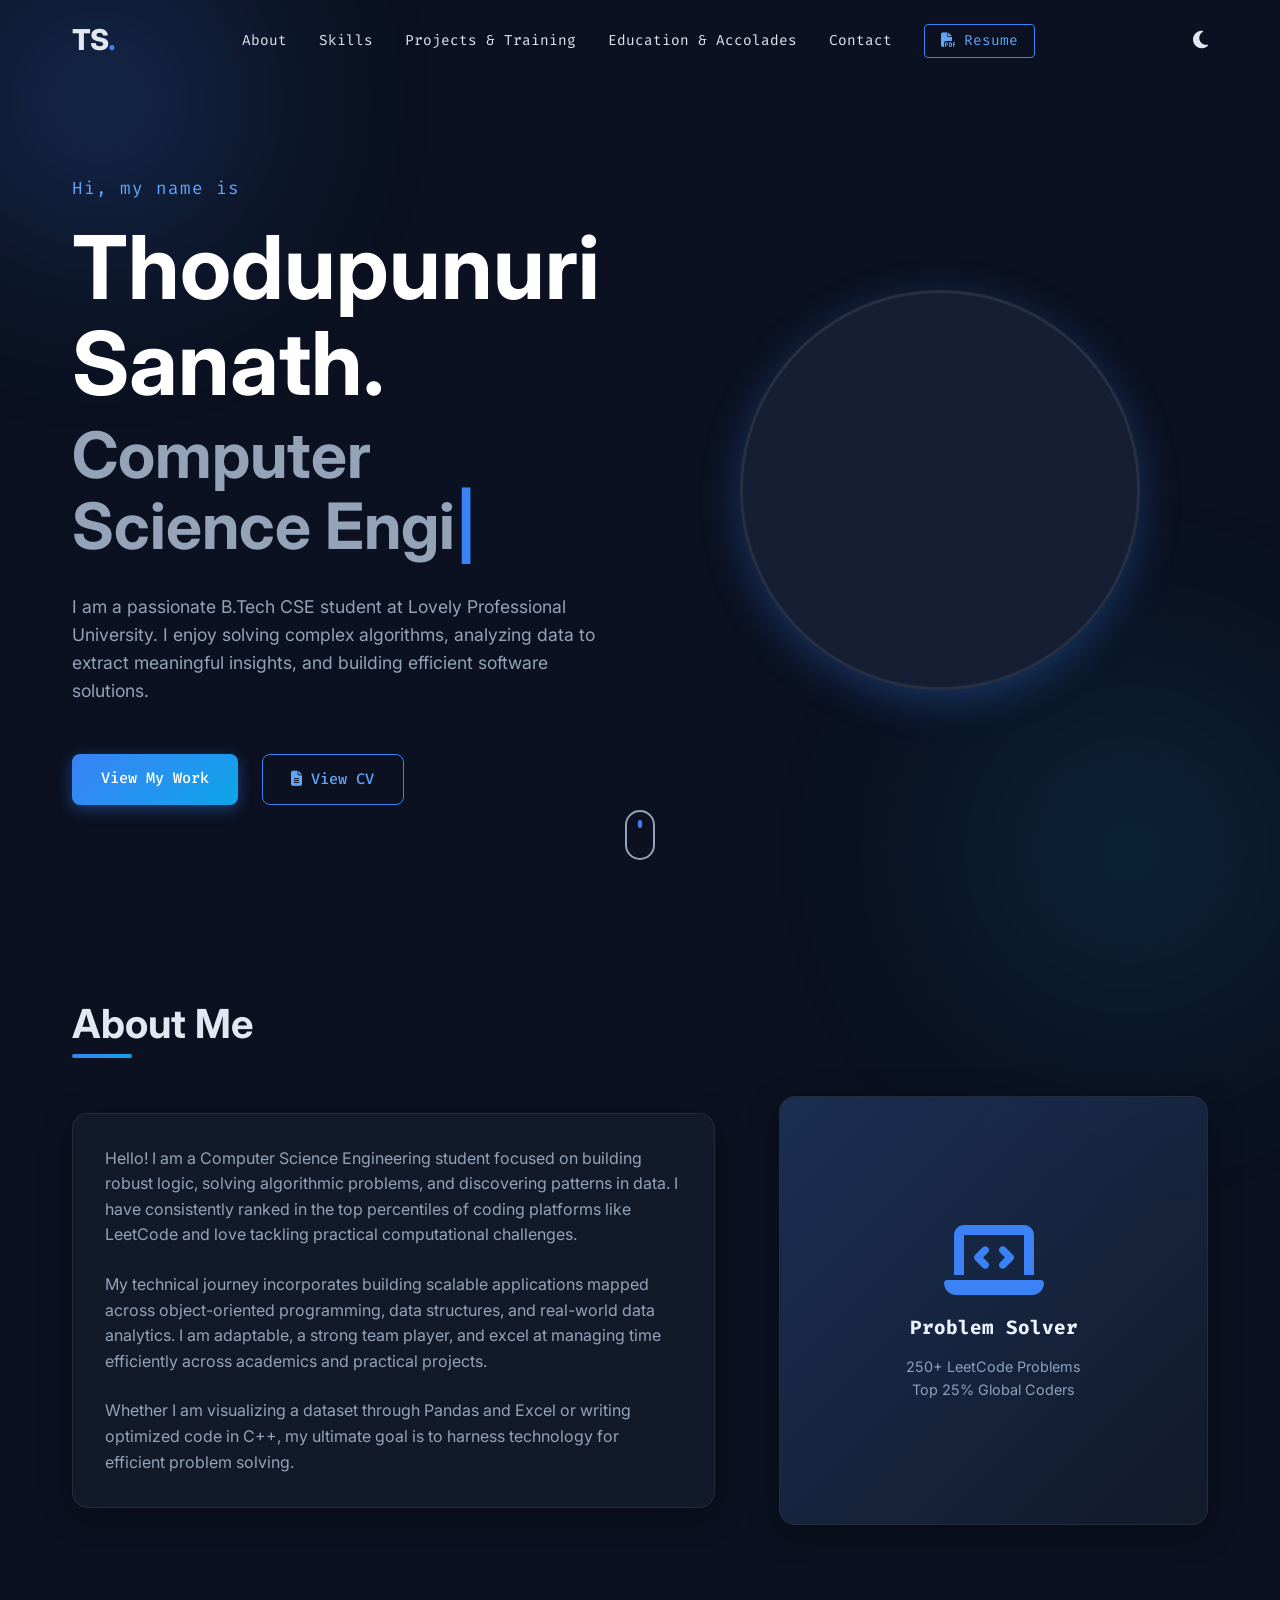
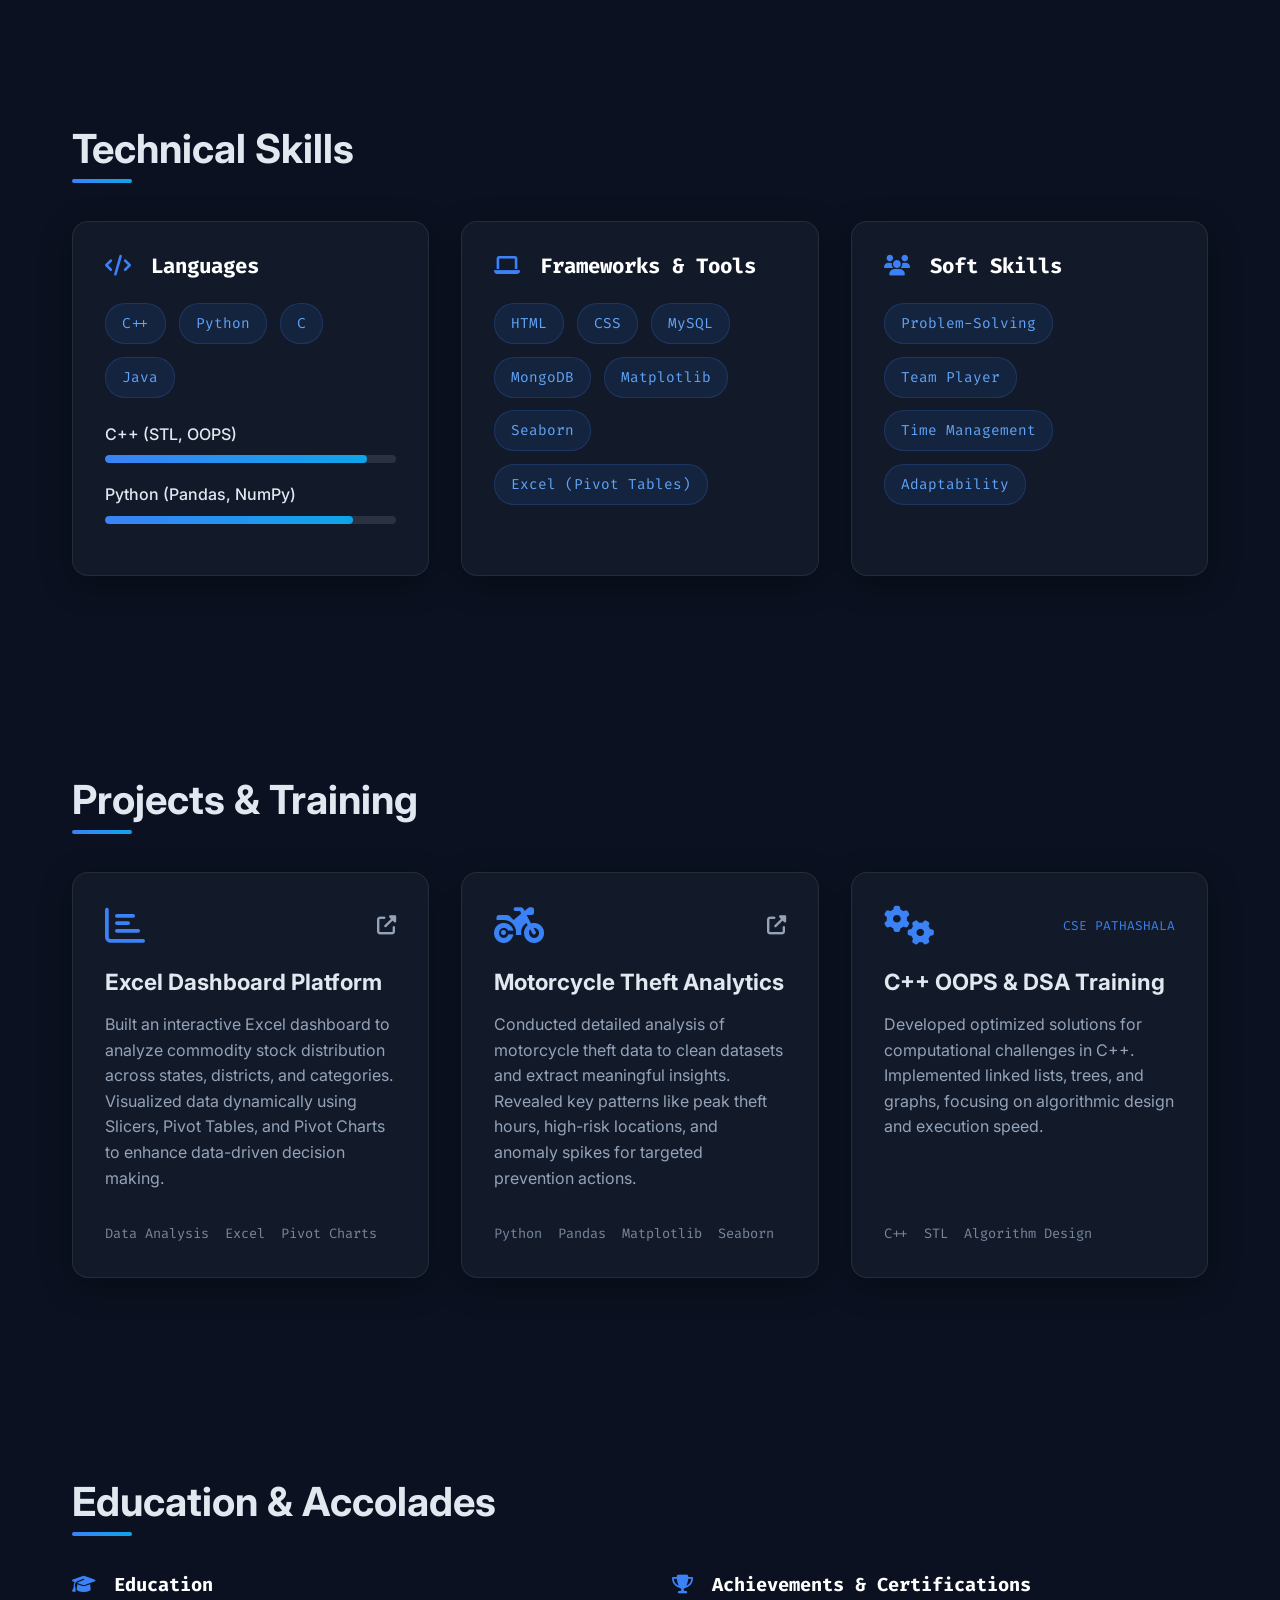
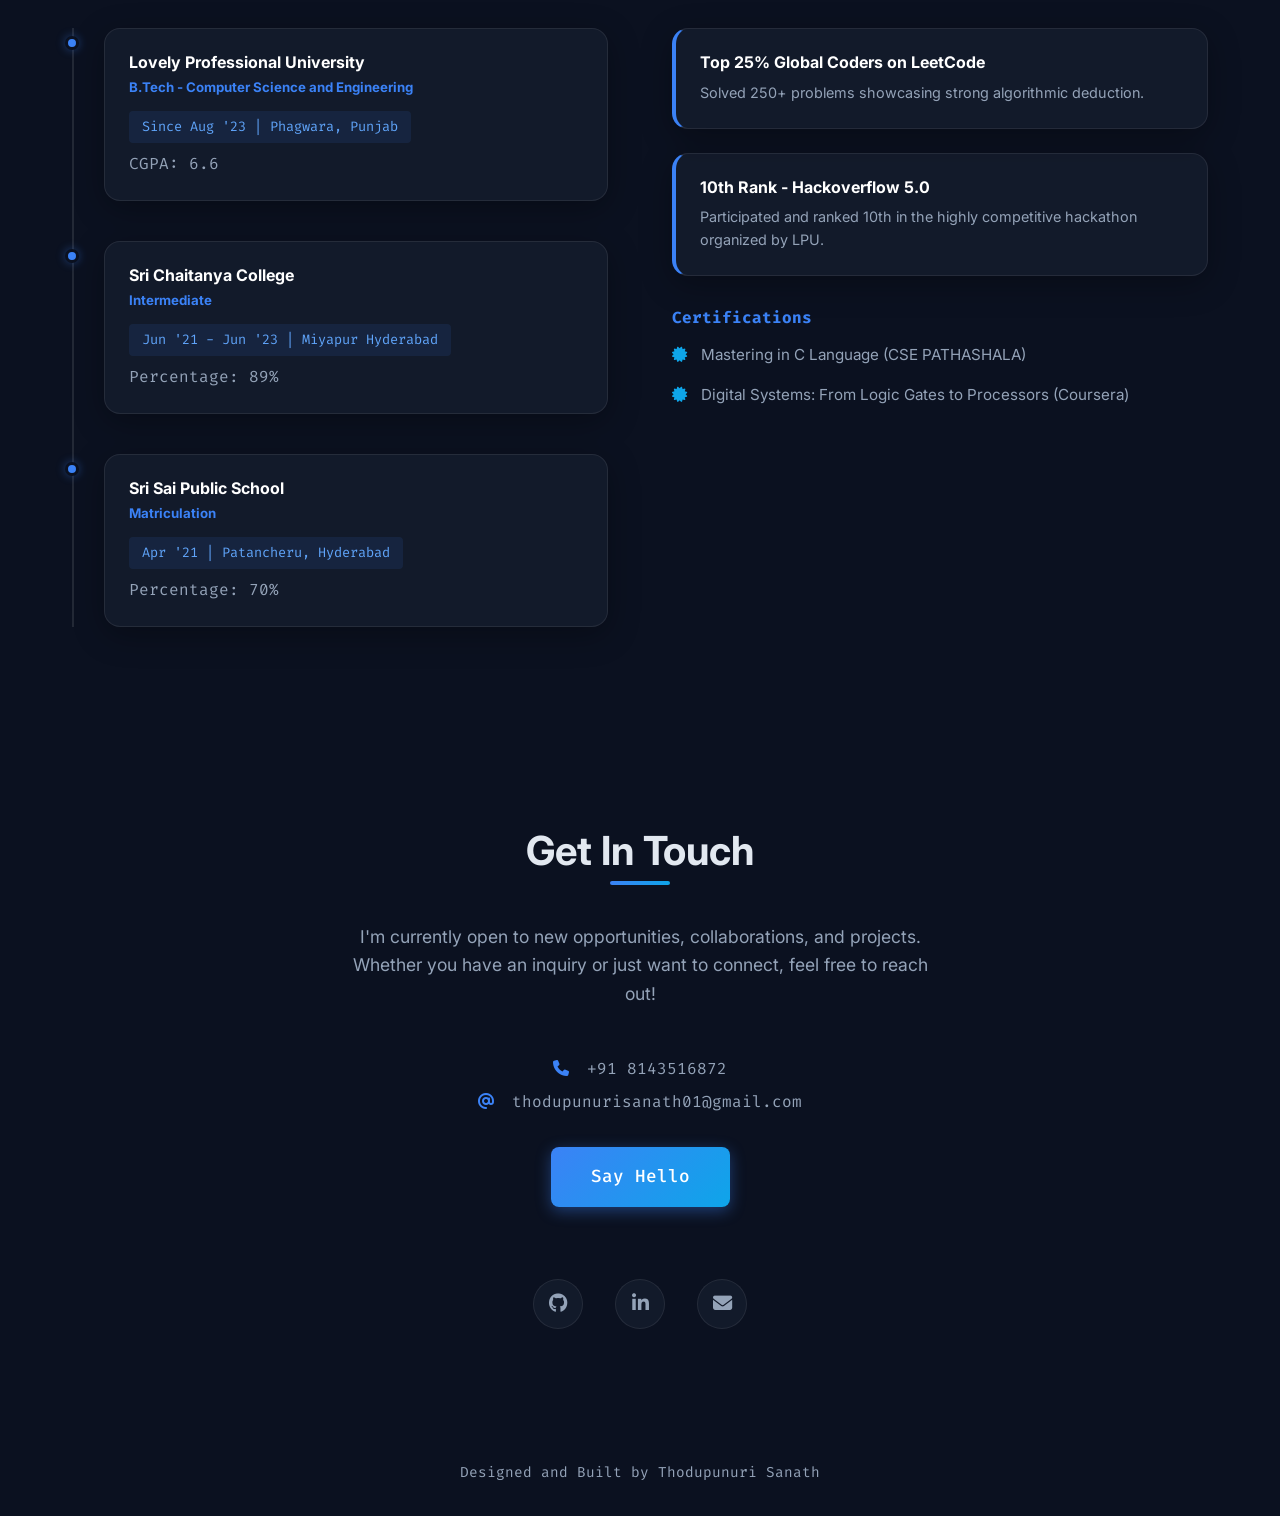
==== index.html @ 6f46e397 "Add files via upload" ====
<!DOCTYPE html>
<html lang="en" class="scroll-smooth">

<head>
    <meta charset="UTF-8">
    <meta name="viewport" content="width=device-width, initial-scale=1.0">
    <meta name="description" content="Portfolio of Thodupunuri Sanath - Computer Science Engineering Student.">
    <title>Thodupunuri Sanath | Portfolio</title>
    <!-- Modern Typography: Inter -->
    <link rel="preconnect" href="https://fonts.googleapis.com">
    <link rel="preconnect" href="https://fonts.gstatic.com" crossorigin>
    <link
        href="https://fonts.googleapis.com/css2?family=Inter:wght@300;400;500;600;700;800&family=Fira+Code:wght@400;500&display=swap"
        rel="stylesheet">
    <!-- FontAwesome for Icons -->
    <link rel="stylesheet" href="https://cdnjs.cloudflare.com/ajax/libs/font-awesome/6.4.0/css/all.min.css">
    <link rel="stylesheet" href="style.css">
</head>

<body>
    <!-- Gradient Background Elements -->
    <div class="bg-gradient-orb orb-1"></div>
    <div class="bg-gradient-orb orb-2"></div>

    <!-- Navigation -->
    <nav id="navbar">
        <div class="container nav-container">
            <a href="#hero" class="logo">TS<span class="highlight">.</span></a>
            <ul class="nav-links">
                <li><a href="#about">About</a></li>
                <li><a href="#skills">Skills</a></li>
                <li><a href="#projects">Projects & Training</a></li>
                <li><a href="#education">Education & Accolades</a></li>
                <li><a href="#contact">Contact</a></li>
                <li><a href="resume.html" target="_blank" class="nav-cv-btn"><i class="fas fa-file-pdf"></i>
                        Resume</a></li>
            </ul>
            <div class="nav-actions" style="display: flex; align-items: center;">
                <div id="theme-toggle" class="theme-toggle" aria-label="Toggle Dark/Light Mode">
                    <i class="fas fa-moon"></i>
                </div>
                <div class="hamburger">
                    <i class="fas fa-bars"></i>
                </div>
            </div>
        </div>
    </nav>

    <!-- Hero Section -->
    <section id="hero" class="hero fade-in-section">
        <div class="container hero-content-wrapper">
            <div class="hero-text-content">
                <p class="greeting">Hi, my name is</p>
                <h1 class="name">Thodupunuri Sanath.</h1>
                <h2 class="title" id="typewriter">Computer Science Engineering Student</h2>
                <p class="hero-description">
                    I am a passionate B.Tech CSE student at Lovely Professional University. I enjoy solving complex
                    algorithms, analyzing data to extract meaningful insights, and building efficient software solutions.
                </p>
                <div class="hero-cta">
                    <a href="#projects" class="btn btn-primary">View My Work</a>
                    <a href="resume.html" target="_blank" class="btn btn-outline">
                        <i class="fas fa-file-alt"></i> View CV
                    </a>
                </div>
            </div>
            <div class="hero-image-wrapper">
                <img src="file:///C:/Users/thodu/.gemini/antigravity/brain/f53583d7-76ce-4182-97fd-9fca0cbf79f6/profile_pic_with_tie_1774418901086.png" alt="Profile Photo" class="hero-profile-img">
            </div>
        </div>
        <div class="scroll-indicator">
            <a href="#about">
                <div class="mouse">
                    <div class="wheel"></div>
                </div>
            </a>
        </div>
    </section>

    <!-- About Section -->
    <section id="about" class="about section fade-in-section">
        <div class="container">
            <h2 class="section-title">About Me</h2>
            <div class="about-grid">
                <div class="about-text glass-card">
                    <p>
                        Hello! I am a Computer Science Engineering student focused on building robust logic, solving
                        algorithmic problems, and discovering patterns in data. I have consistently ranked in the top
                        percentiles of coding platforms like LeetCode and love tackling practical computational
                        challenges.
                    </p>
                    <p>
                        My technical journey incorporates building scalable applications mapped across object-oriented
                        programming, data structures, and real-world data analytics. I am adaptable, a strong team
                        player, and excel at managing time efficiently across academics and practical projects.
                    </p>
                    <p>
                        Whether I am visualizing a dataset through Pandas and Excel or writing optimized code in C++, my
                        ultimate goal is to harness technology for efficient problem solving.
                    </p>
                </div>
                <div class="about-image-wrapper">
                    <div class="about-image glass-card"
                        style="padding: 2rem; display: flex; flex-direction: column; text-align: center; justify-content: center; gap: 1rem;">
                        <i class="fa-solid fa-laptop-code" style="font-size: 5rem; color: var(--primary);"></i>
                        <h3 style="font-family: var(--font-mono); font-size: 1.2rem; color: #fff;">Problem Solver</h3>
                        <p style="color: var(--text-muted); font-size: 0.9rem;">250+ LeetCode Problems<br>Top 25% Global
                            Coders</p>
                    </div>
                </div>
            </div>
        </div>
    </section>

    <!-- Skills Section -->
    <section id="skills" class="skills section fade-in-section">
        <div class="container">
            <h2 class="section-title">Technical Skills</h2>
            <div class="skills-grid">
                <!-- Languages -->
                <div class="skill-category glass-card">
                    <h3><i class="fas fa-code highlight-icon"></i> Languages</h3>
                    <div class="skill-tags">
                        <span class="tag">C++</span>
                        <span class="tag">Python</span>
                        <span class="tag">C</span>
                        <span class="tag">Java</span>
                    </div>
                    <ul class="skill-list" style="margin-top: 1.5rem;">
                        <li>
                            <span class="skill-name">C++ (STL, OOPS)</span>
                            <div class="skill-bar">
                                <div class="skill-progress" style="width: 90%;"></div>
                            </div>
                        </li>
                        <li>
                            <span class="skill-name">Python (Pandas, NumPy)</span>
                            <div class="skill-bar">
                                <div class="skill-progress" style="width: 85%;"></div>
                            </div>
                        </li>
                    </ul>
                </div>

                <!-- Web & Tools -->
                <div class="skill-category glass-card">
                    <h3><i class="fas fa-laptop highlight-icon"></i> Frameworks & Tools</h3>
                    <div class="skill-tags">
                        <span class="tag">HTML</span>
                        <span class="tag">CSS</span>
                        <span class="tag">MySQL</span>
                        <span class="tag">MongoDB</span>
                        <span class="tag">Matplotlib</span>
                        <span class="tag">Seaborn</span>
                        <span class="tag">Excel (Pivot Tables)</span>
                    </div>
                </div>

                <!-- Soft Skills -->
                <div class="skill-category glass-card">
                    <h3><i class="fas fa-users highlight-icon"></i> Soft Skills</h3>
                    <div class="skill-tags">
                        <span class="tag">Problem-Solving</span>
                        <span class="tag">Team Player</span>
                        <span class="tag">Time Management</span>
                        <span class="tag">Adaptability</span>
                    </div>
                </div>
            </div>
        </div>
    </section>

    <!-- Projects Section -->
    <section id="projects" class="projects section fade-in-section">
        <div class="container">
            <h2 class="section-title">Projects & Training</h2>
            <div class="projects-grid">

                <!-- Project 1 -->
                <div class="project-card glass-card">
                    <div class="project-content">
                        <div class="project-header">
                            <i class="far fa-chart-bar project-folder"></i>
                            <div class="project-links">
                                <a href="https://www.linkedin.com/posts/thodupunuri-sanath_datavisualization-commodityanalysis-datascience-activity-7318322315325227008-XM_D?utm_source=share&utm_medium=member_desktop&rcm=ACoAAEUcsIEB22AzoGZ6Ao_ZqMDMQ-JoBlMZMWk" aria-label="Link"><i class="fas fa-external-link-alt"></i></a>
                            </div>
                        </div>
                        <h3 class="project-title">Excel Dashboard Platform</h3>
                        <p class="project-description">
                            Built an interactive Excel dashboard to analyze commodity stock distribution across states,
                            districts, and categories. Visualized data dynamically using Slicers, Pivot Tables, and
                            Pivot Charts to enhance data-driven decision making.
                        </p>
                        <ul class="project-tech-list">
                            <li>Data Analysis</li>
                            <li>Excel</li>
                            <li>Pivot Charts</li>
                        </ul>
                    </div>
                </div>

                <!-- Project 2 -->
                <div class="project-card glass-card">
                    <div class="project-content">
                        <div class="project-header">
                            <i class="fas fa-motorcycle project-folder"></i>
                            <div class="project-links">
                                <a href="https://github.com/t-sanath/motorcycle-theft-python-project" aria-label="Link"><i class="fas fa-external-link-alt"></i></a>
                            </div>
                        </div>
                        <h3 class="project-title">Motorcycle Theft Analytics</h3>
                        <p class="project-description">
                            Conducted detailed analysis of motorcycle theft data to clean datasets and extract
                            meaningful insights. Revealed key patterns like peak theft hours, high-risk locations, and
                            anomaly spikes for targeted prevention actions.
                        </p>
                        <ul class="project-tech-list">
                            <li>Python</li>
                            <li>Pandas</li>
                            <li>Matplotlib</li>
                            <li>Seaborn</li>
                        </ul>
                    </div>
                </div>

                <!-- Project 3 / Training -->
                <div class="project-card glass-card">
                    <div class="project-content">
                        <div class="project-header">
                            <i class="fas fa-cogs project-folder"></i>
                            <div class="project-links">
                                <span
                                    style="font-family: var(--font-mono); font-size: 0.8rem; color: var(--primary);">CSE
                                    PATHASHALA</span>
                            </div>
                        </div>
                        <h3 class="project-title">C++ OOPS & DSA Training</h3>
                        <p class="project-description">
                            Developed optimized solutions for computational challenges in C++. Implemented linked lists,
                            trees, and graphs, focusing on algorithmic design and execution speed.
                        </p>
                        <ul class="project-tech-list">
                            <li>C++</li>
                            <li>STL</li>
                            <li>Algorithm Design</li>
                        </ul>
                    </div>
                </div>

            </div>
        </div>
    </section>

    <!-- Education Section -->
    <section id="education" class="education section fade-in-section">
        <div class="container">
            <h2 class="section-title">Education & Accolades</h2>
            <div class="education-grid">

                <div class="edu-column">
                    <h3 style="margin-bottom: 2rem; color: #fff; font-family: var(--font-mono);"><i
                            class="fas fa-graduation-cap highlight-icon"></i> Education</h3>
                    <div class="timeline">
                        <div class="timeline-item">
                            <div class="timeline-dot"></div>
                            <div class="timeline-content glass-card" style="padding: 1.5rem;">
                                <h4>Lovely Professional University</h4>
                                <h5 class="highlight">B.Tech - Computer Science and Engineering</h5>
                                <p class="timeline-date">Since Aug '23 | Phagwara, Punjab</p>
                                <p style="color: var(--text-muted); margin-top: 0.5rem; font-family: var(--font-mono);">
                                    CGPA: 6.6</p>
                            </div>
                        </div>
                        <div class="timeline-item">
                            <div class="timeline-dot"></div>
                            <div class="timeline-content glass-card" style="padding: 1.5rem;">
                                <h4>Sri Chaitanya College</h4>
                                <h5 class="highlight">Intermediate</h5>
                                <p class="timeline-date">Jun '21 - Jun '23 | Miyapur Hyderabad</p>
                                <p style="color: var(--text-muted); margin-top: 0.5rem; font-family: var(--font-mono);">
                                    Percentage: 89%</p>
                            </div>
                        </div>
                        <div class="timeline-item">
                            <div class="timeline-dot"></div>
                            <div class="timeline-content glass-card" style="padding: 1.5rem;">
                                <h4>Sri Sai Public School</h4>
                                <h5 class="highlight">Matriculation</h5>
                                <p class="timeline-date">Apr '21 | Patancheru, Hyderabad</p>
                                <p style="color: var(--text-muted); margin-top: 0.5rem; font-family: var(--font-mono);">
                                    Percentage: 70%</p>
                            </div>
                        </div>
                    </div>
                </div>

                <div class="edu-column">
                    <h3 style="margin-bottom: 2rem; color: #fff; font-family: var(--font-mono);"><i
                            class="fas fa-trophy highlight-icon"></i> Achievements & Certifications</h3>
                    <div class="achievements-list">
                        <div class="achievement-card glass-card" style="padding: 1.5rem; margin-bottom: 1.5rem;">
                            <h4 style="color: #fff; margin-bottom: 0.5rem;">Top 25% Global Coders on LeetCode</h4>
                            <p style="color: var(--text-muted); font-size: 0.9rem;">Solved 250+ problems showcasing
                                strong algorithmic deduction.</p>
                        </div>
                        <div class="achievement-card glass-card" style="padding: 1.5rem; margin-bottom: 1.5rem;">
                            <h4 style="color: #fff; margin-bottom: 0.5rem;">10th Rank - Hackoverflow 5.0</h4>
                            <p style="color: var(--text-muted); font-size: 0.9rem;">Participated and ranked 10th in the
                                highly competitive hackathon organized by LPU.</p>
                        </div>

                        <h4 style="margin: 2rem 0 1rem 0; color: var(--primary); font-family: var(--font-mono);">
                            Certifications</h4>
                        <ul
                            style="color: var(--text-muted); font-size: 0.95rem; list-style-type: none; padding-left: 0;">
                            <li style="margin-bottom: 1rem;">
                                <a href="https://drive.google.com/file/d/1HVHIggVheyub9jrOo0hluUNwmhvVhGTf/view?usp=sharing" target="_blank" style="color: inherit; text-decoration: none;" onmouseover="this.style.color='var(--primary)'" onmouseout="this.style.color='inherit'">
                                    <i class="fas fa-certificate" style="margin-right: 10px; color: var(--secondary);"></i> Mastering in C Language (CSE PATHASHALA)
                                </a>
                            </li>
                            <li>
                                <a href="https://drive.google.com/file/d/1kjLvL3tCIL8FxqFXmC9Vaisq6qxbFPPF/view?usp=sharing" target="_blank" style="color: inherit; text-decoration: none;" onmouseover="this.style.color='var(--primary)'" onmouseout="this.style.color='inherit'">
                                    <i class="fas fa-certificate" style="margin-right: 10px; color: var(--secondary);"></i> Digital Systems: From Logic Gates to Processors (Coursera)
                                </a>
                            </li>
                        </ul>
                    </div>
                </div>

            </div>
        </div>
    </section>

    <!-- Contact Section -->
    <section id="contact" class="contact section fade-in-section">
        <div class="container text-center">
            <h2 class="section-title center-title">Get In Touch</h2>
            <p class="contact-text">
                I'm currently open to new opportunities, collaborations, and projects.
                Whether you have an inquiry or just want to connect, feel free to reach out!
            </p>
            <div
                style="margin-bottom: 2rem; display: flex; flex-direction: column; gap: 0.5rem; color: var(--text-muted); font-family: var(--font-mono);">
                <p><i class="fas fa-phone highlight-icon"></i> +91 8143516872</p>
                <p><i class="fas fa-at highlight-icon"></i> thodupunurisanath01@gmail.com</p>
            </div>
            <a href="mailto:thodupunurisanath01@gmail.com" class="btn btn-primary contact-btn">Say Hello</a>

            <div class="social-links">
                <a href="https://github.com/t-sanath" target="_blank" aria-label="GitHub" class="social-icon"><i
                        class="fab fa-github"></i></a>
                <a href="https://www.linkedin.com/in/thodupunuri-sanath/" target="_blank" aria-label="LinkedIn"
                    class="social-icon"><i class="fab fa-linkedin-in"></i></a>
                <a href="mailto:thodupunurisanath01@gmail.com" aria-label="Email" class="social-icon"><i
                        class="fas fa-envelope"></i></a>
            </div>
        </div>
    </section>

    <!-- Footer -->
    <footer>
        <div class="container">
            <p>Designed and Built by Thodupunuri Sanath</p>
        </div>
    </footer>

    <script src="script.js"></script>
</body>

</html>
---- style.css ----
/* ==========================================================================
   CSS Variables & Theming
   ========================================================================== */
:root {
    /* Color Palette */
    --bg-color: #0b1120;
    /* Deep dark blue */
    --bg-color-light: #151e32;
    --text-main: #e2e8f0;
    /* Soft white */
    --text-muted: #94a3b8;

    /* Highlights - Vibrant Blue */
    --primary: #3b82f6;
    --primary-light: #60a5fa;
    --primary-glow: rgba(59, 130, 246, 0.4);
    --secondary: #0ea5e9;

    /* Glassmorphism */
    --glass-bg: rgba(30, 41, 59, 0.4);
    --glass-border: rgba(255, 255, 255, 0.08);
    --glass-shadow: 0 8px 32px 0 rgba(0, 0, 0, 0.3);

    /* Typography */
    --font-sans: 'Inter', -apple-system, BlinkMacSystemFont, "Segoe UI", Roboto, Helvetica, Arial, sans-serif;
    --font-mono: 'Fira Code', Consolas, Monaco, monospace;

    /* Transitions */
    --transition-fast: 0.2s ease-in-out;
    --transition-normal: 0.3s cubic-bezier(0.4, 0, 0.2, 1);
    --transition-slow: 0.5s cubic-bezier(0.4, 0, 0.2, 1);
}

/* Light Mode Variables Override */
body.light-mode {
    --bg-color: #f8fafc;
    /* Light off-white */
    --bg-color-light: #ffffff;
    --text-main: #0f172a;
    /* Dark text */
    --text-muted: #475569;

    --primary: #2563eb;
    --primary-light: #3b82f6;
    --primary-glow: rgba(37, 99, 235, 0.2);
    --secondary: #0284c7;

    --glass-bg: rgba(255, 255, 255, 0.7);
    --glass-border: rgba(0, 0, 0, 0.08);
    --glass-shadow: 0 8px 32px 0 rgba(0, 0, 0, 0.1);
}

.theme-toggle {
    margin-left: 2rem;
    font-size: 1.25rem;
    cursor: pointer;
    color: var(--text-main);
    transition: var(--transition-fast);
}

.theme-toggle:hover {
    color: var(--primary);
    transform: rotate(-15deg);
}

body.light-mode h1,
body.light-mode h2,
body.light-mode h3,
body.light-mode h4,
body.light-mode .name,
body.light-mode .project-title,
body.light-mode .skill-category h3 {
    color: var(--text-main) !important;
}

/* ==========================================================================
   Reset & Base Styles
   ========================================================================== */
* {
    margin: 0;
    padding: 0;
    box-sizing: border-box;
}

html {
    scroll-behavior: smooth;
    font-size: 16px;
}

body {
    font-family: var(--font-sans);
    background-color: var(--bg-color);
    color: var(--text-main);
    line-height: 1.6;
    overflow-x: hidden;
    position: relative;
}

::selection {
    background-color: var(--primary-glow);
    color: var(--text-main);
}

a {
    color: var(--text-main);
    text-decoration: none;
    transition: var(--transition-normal);
}

ul {
    list-style: none;
}

.container {
    max-width: 1200px;
    margin: 0 auto;
    padding: 0 2rem;
}

.section {
    padding: 100px 0;
}

/* ==========================================================================
   Dynamic Background Effects (Gradients)
   ========================================================================== */
.bg-gradient-orb {
    position: fixed;
    border-radius: 50%;
    filter: blur(100px);
    z-index: -1;
    animation: float 20s infinite alternate;
    opacity: 0.4;
}

.orb-1 {
    width: 400px;
    height: 400px;
    background: radial-gradient(circle, var(--primary) 0%, transparent 70%);
    top: -100px;
    left: -100px;
}

.orb-2 {
    width: 500px;
    height: 500px;
    background: radial-gradient(circle, var(--secondary) 0%, transparent 70%);
    bottom: -200px;
    right: -100px;
    animation-delay: -5s;
    opacity: 0.2;
}

@keyframes float {
    0% {
        transform: translate(0, 0) scale(1);
    }

    50% {
        transform: translate(50px, 50px) scale(1.1);
    }

    100% {
        transform: translate(-50px, 100px) scale(0.9);
    }
}

/* ==========================================================================
   Typography & Utilities
   ========================================================================== */
h1,
h2,
h3,
h4 {
    font-weight: 700;
    line-height: 1.2;
    color: var(--text-main);
}

.highlight {
    color: var(--primary);
}

.highlight-icon {
    color: var(--primary);
    margin-right: 0.5rem;
}

.section-title {
    font-size: 2.5rem;
    margin-bottom: 3rem;
    position: relative;
    display: inline-block;
}

.section-title::after {
    content: '';
    position: absolute;
    bottom: -10px;
    left: 0;
    width: 60px;
    height: 4px;
    background: linear-gradient(90deg, var(--primary), var(--secondary));
    border-radius: 2px;
}

.center-title {
    display: flex;
    flex-direction: column;
    align-items: center;
}

.center-title::after {
    left: 50%;
    transform: translateX(-50%);
}

.text-center {
    text-align: center;
}

.glass-card {
    background: var(--glass-bg);
    backdrop-filter: blur(16px);
    -webkit-backdrop-filter: blur(16px);
    border: 1px solid var(--glass-border);
    border-radius: 16px;
    box-shadow: var(--glass-shadow);
    padding: 2rem;
    transition: var(--transition-normal);
}

.glass-card:hover {
    transform: translateY(-5px);
    border-color: rgba(59, 130, 246, 0.3);
    box-shadow: 0 10px 40px 0 rgba(0, 0, 0, 0.4);
}

.inline-code {
    font-family: var(--font-mono);
    background: var(--bg-color-light);
    color: var(--primary-light);
    padding: 0.2rem 0.4rem;
    border-radius: 4px;
    font-size: 0.9em;
}

/* ==========================================================================
   Buttons
   ========================================================================== */
.btn {
    display: inline-block;
    padding: 0.8rem 1.8rem;
    border-radius: 8px;
    font-weight: 500;
    font-family: var(--font-mono);
    font-size: 0.95rem;
    cursor: pointer;
    transition: var(--transition-normal);
    position: relative;
    overflow: hidden;
    z-index: 1;
}

.btn-primary {
    background: linear-gradient(135deg, var(--primary), var(--secondary));
    color: white;
    border: none;
    box-shadow: 0 4px 15px var(--primary-glow);
}

.btn-primary::before {
    content: '';
    position: absolute;
    top: 0;
    left: 0;
    width: 100%;
    height: 100%;
    background: linear-gradient(135deg, var(--secondary), var(--primary));
    z-index: -1;
    transition: opacity var(--transition-normal);
    opacity: 0;
}

.btn-primary:hover::before {
    opacity: 1;
}

.btn-primary:hover {
    transform: translateY(-2px);
    box-shadow: 0 6px 20px rgba(59, 130, 246, 0.6);
}

.btn-outline {
    background: transparent;
    color: var(--primary-light);
    border: 1px solid var(--primary);
}

.btn-outline:hover {
    background: rgba(59, 130, 246, 0.1);
    transform: translateY(-2px);
}

/* ==========================================================================
   Navigation
   ========================================================================== */
nav {
    position: fixed;
    top: 0;
    left: 0;
    width: 100%;
    height: 80px;
    z-index: 100;
    transition: var(--transition-normal);
}

nav.scrolled {
    background: rgba(11, 17, 32, 0.85);
    backdrop-filter: blur(10px);
    -webkit-backdrop-filter: blur(10px);
    box-shadow: 0 4px 30px rgba(0, 0, 0, 0.5);
    border-bottom: 1px solid var(--glass-border);
}

.nav-container {
    display: flex;
    justify-content: space-between;
    align-items: center;
    height: 100%;
}

.logo {
    font-size: 1.8rem;
    font-weight: 800;
    letter-spacing: -1px;
}

.nav-links {
    display: flex;
    gap: 2rem;
}

.nav-links a {
    font-family: var(--font-mono);
    font-size: 0.9rem;
    position: relative;
}

.nav-links a::after {
    content: '';
    position: absolute;
    bottom: -5px;
    left: 0;
    width: 0%;
    height: 2px;
    background: var(--primary);
    transition: var(--transition-normal);
}

.nav-links a:hover {
    color: var(--primary-light);
}

.nav-links a:hover::after {
    width: 100%;
}

.nav-cv-btn {
    border: 1px solid var(--primary);
    padding: 0.4rem 1rem;
    border-radius: 4px;
    color: var(--primary-light) !important;
    transition: var(--transition-normal);
}

.nav-cv-btn::after {
    display: none;
    /* remove underline effect for button */
}

.nav-cv-btn:hover {
    background: rgba(59, 130, 246, 0.1);
    transform: translateY(-2px);
}

.hamburger {
    display: none;
    font-size: 1.5rem;
    cursor: pointer;
    color: var(--primary);
}

/* ==========================================================================
   Hero Section
   ========================================================================== */
.hero {
    min-height: 100vh;
    display: flex;
    align-items: center;
    position: relative;
    padding-top: 80px;
    /* Offset for nav */
}

.hero-content-wrapper {
    display: flex;
    align-items: center;
    justify-content: space-between;
    gap: 4rem;
    width: 100%;
}

.hero-text-content {
    flex: 1;
}

.hero-image-wrapper {
    flex: 1;
    display: flex;
    justify-content: center;
    align-items: center;
    position: relative;
}

.hero-profile-img {
    width: 100%;
    max-width: 400px;
    border-radius: 50%;
    aspect-ratio: 1;
    object-fit: cover;
    box-shadow: 0 10px 40px rgba(59, 130, 246, 0.3);
    border: 3px solid var(--glass-border);
    transition: var(--transition-normal);
    position: relative;
    z-index: 2;
    background: var(--bg-color-light); /* in case image is transparent */
}

.hero-profile-img:hover {
    transform: translateY(-10px);
    box-shadow: 0 15px 50px rgba(59, 130, 246, 0.5), 0 0 20px var(--primary);
    border-color: var(--primary);
}

.greeting {
    font-family: var(--font-mono);
    color: var(--primary-light);
    font-size: 1.1rem;
    margin-bottom: 1rem;
    letter-spacing: 1px;
}

.name {
    font-size: clamp(3rem, 8vw, 5.5rem);
    margin-bottom: 0.5rem;
    color: #ffffff;
    line-height: 1.1;
}

.title {
    font-size: clamp(2rem, 5vw, 4rem);
    color: var(--text-muted);
    margin-bottom: 2rem;
    line-height: 1.1;
    min-height: 1.2em;
    /* Prevents layout shift during typing */
}

/* Typing Effect cursor */
.title::after {
    content: '|';
    color: var(--primary);
    animation: blink 1s step-end infinite;
}

@keyframes blink {
    50% {
        opacity: 0;
    }
}

.hero-description {
    max-width: 600px;
    font-size: 1.1rem;
    margin-bottom: 3rem;
    color: var(--text-muted);
}

.hero-cta {
    display: flex;
    gap: 1.5rem;
}

/* Scroll indicator */
.scroll-indicator {
    position: absolute;
    bottom: 40px;
    left: 50%;
    transform: translateX(-50%);
    animation: bounce 2s infinite;
}

.mouse {
    width: 30px;
    height: 50px;
    border: 2px solid var(--text-muted);
    border-radius: 15px;
    position: relative;
}

.wheel {
    width: 4px;
    height: 8px;
    background: var(--primary);
    border-radius: 2px;
    position: absolute;
    top: 8px;
    left: 50%;
    transform: translateX(-50%);
    animation: scroll 1.5s infinite;
}

@keyframes scroll {
    0% {
        top: 8px;
        opacity: 1;
    }

    100% {
        top: 25px;
        opacity: 0;
    }
}

@keyframes bounce {

    0%,
    20%,
    50%,
    80%,
    100% {
        transform: translateY(0) translateX(-50%);
    }

    40% {
        transform: translateY(-10px) translateX(-50%);
    }

    60% {
        transform: translateY(-5px) translateX(-50%);
    }
}

/* ==========================================================================
   About Section
   ========================================================================== */
.about-grid {
    display: grid;
    grid-template-columns: 3fr 2fr;
    gap: 4rem;
    align-items: center;
}

.about-text p {
    margin-bottom: 1.5rem;
    color: var(--text-muted);
}

.about-text p:last-child {
    margin-bottom: 0;
}

.about-image-wrapper {
    position: relative;
}

.about-image {
    aspect-ratio: 1;
    border-radius: 16px;
    display: flex;
    align-items: center;
    justify-content: center;
    position: relative;
    overflow: hidden;
}

.about-image::before {
    content: '';
    position: absolute;
    top: 0;
    left: 0;
    width: 100%;
    height: 100%;
    background: linear-gradient(135deg, rgba(59, 130, 246, 0.2), transparent);
}

.avatar-placeholder {
    font-size: 8rem;
    color: var(--primary);
    opacity: 0.8;
}

/* ==========================================================================
   Skills Section
   ========================================================================== */
.skills-grid {
    display: grid;
    grid-template-columns: repeat(auto-fit, minmax(300px, 1fr));
    gap: 2rem;
}

.skill-category h3 {
    font-size: 1.3rem;
    margin-bottom: 1.5rem;
    color: #fff;
    font-family: var(--font-mono);
}

.skill-list li {
    margin-bottom: 1.2rem;
}

.skill-name {
    display: block;
    margin-bottom: 0.5rem;
    font-weight: 500;
}

.skill-bar {
    width: 100%;
    height: 8px;
    background: rgba(255, 255, 255, 0.1);
    border-radius: 4px;
    overflow: hidden;
}

.skill-progress {
    height: 100%;
    background: linear-gradient(90deg, var(--primary), var(--secondary));
    border-radius: 4px;
    transform-origin: left;
    transition: transform 1.5s cubic-bezier(0.22, 1, 0.36, 1);
}

.skill-tags {
    display: flex;
    flex-wrap: wrap;
    gap: 0.8rem;
}

.tag {
    background: rgba(59, 130, 246, 0.1);
    color: var(--primary-light);
    padding: 0.5rem 1rem;
    border-radius: 20px;
    font-size: 0.9rem;
    font-family: var(--font-mono);
    border: 1px solid rgba(59, 130, 246, 0.2);
    transition: var(--transition-fast);
}

.tag:hover {
    background: rgba(59, 130, 246, 0.2);
    transform: translateY(-2px);
}

/* ==========================================================================
   Projects Section
   ========================================================================== */
.projects-grid {
    display: grid;
    grid-template-columns: repeat(auto-fill, minmax(320px, 1fr));
    gap: 2rem;
}

.project-card {
    height: 100%;
    display: flex;
    flex-direction: column;
}

.project-content {
    display: flex;
    flex-direction: column;
    height: 100%;
}

.project-header {
    display: flex;
    justify-content: space-between;
    align-items: center;
    margin-bottom: 1.5rem;
}

.project-folder {
    font-size: 2.5rem;
    color: var(--primary);
}

.project-links a {
    font-size: 1.2rem;
    color: var(--text-muted);
    margin-left: 1rem;
}

.project-links a:hover {
    color: var(--primary-light);
}

.project-title {
    font-size: 1.4rem;
    margin-bottom: 1rem;
    color: #e2e8f0;
    transition: var(--transition-fast);
}

.project-card:hover .project-title {
    color: var(--primary-light);
}

.project-description {
    color: var(--text-muted);
    margin-bottom: 2rem;
    flex-grow: 1;
    /* Pushes tech list to bottom */
}

.project-tech-list {
    display: flex;
    flex-wrap: wrap;
    gap: 1rem;
    font-family: var(--font-mono);
    font-size: 0.85rem;
    color: var(--text-muted);
    opacity: 0.8;
}

/* ==========================================================================
   Education & Accolades Section
   ========================================================================== */
.education-grid {
    display: grid;
    grid-template-columns: 1fr 1fr;
    gap: 4rem;
}

.timeline {
    position: relative;
    padding-left: 2rem;
}

.timeline::before {
    content: '';
    position: absolute;
    left: 0;
    top: 0;
    height: 100%;
    width: 2px;
    background: rgba(255, 255, 255, 0.1);
}

.timeline-item {
    position: relative;
    margin-bottom: 2.5rem;
}

.timeline-item:last-child {
    margin-bottom: 0;
}

.timeline-dot {
    position: absolute;
    left: -2rem;
    top: 0.5rem;
    transform: translateX(-50%);
    width: 14px;
    height: 14px;
    border-radius: 50%;
    background: var(--primary);
    border: 3px solid var(--bg-color);
    box-shadow: 0 0 10px var(--primary-glow);
}

.timeline-content h4 {
    margin-bottom: 0.3rem;
    color: #fff;
}

.timeline-date {
    display: inline-block;
    padding: 0.3rem 0.8rem;
    background: rgba(59, 130, 246, 0.1);
    color: var(--primary-light);
    border-radius: 4px;
    font-family: var(--font-mono);
    font-size: 0.85rem;
    margin-top: 0.8rem;
}

.achievement-card {
    position: relative;
    border-left: 4px solid var(--primary);
}

/* ==========================================================================
   Contact Section
   ========================================================================== */
.contact-text {
    max-width: 600px;
    margin: 0 auto 3rem auto;
    color: var(--text-muted);
    font-size: 1.1rem;
}

.contact-btn {
    padding: 1rem 2.5rem;
    font-size: 1.1rem;
}

.social-links {
    margin-top: 4rem;
    display: flex;
    justify-content: center;
    gap: 2rem;
}

.social-icon {
    display: flex;
    align-items: center;
    justify-content: center;
    width: 50px;
    height: 50px;
    border-radius: 50%;
    background: var(--glass-bg);
    border: 1px solid var(--glass-border);
    color: var(--text-muted);
    font-size: 1.2rem;
    transition: var(--transition-normal);
}

.social-icon:hover {
    color: var(--primary);
    border-color: var(--primary);
    transform: translateY(-5px);
    box-shadow: 0 5px 15px var(--primary-glow);
}

/* ==========================================================================
   Footer
   ========================================================================== */
footer {
    padding: 2rem 0;
    text-align: center;
    font-family: var(--font-mono);
    font-size: 0.9rem;
    color: var(--text-muted);
}

/* ==========================================================================
   Animations & Interactivity Classes
   ========================================================================== */
.fade-in-section {
    opacity: 0;
    transform: translateY(30px);
    visibility: hidden;
    transition: opacity 0.8s ease-out, transform 0.8s ease-out;
    will-change: opacity, visibility;
}

.fade-in-section.is-visible {
    opacity: 1;
    transform: none;
    visibility: visible;
}

/* ==========================================================================
   Responsive Design
   ========================================================================== */
@media (max-width: 768px) {
    .nav-links {
        display: none;
        /* In a real app, implement a mobile menu toggle here */
    }

    .hamburger {
        display: block;
    }

    .about-grid,
    .education-grid {
        grid-template-columns: 1fr;
    }

    .about-image-wrapper {
        order: -1;
        /* Move image above text on mobile */
        max-width: 300px;
        margin: 0 auto;
    }

    .name {
        font-size: 3rem;
    }

    .title {
        font-size: 1.8rem;
    }

    .hero-content-wrapper {
        flex-direction: column-reverse;
        text-align: center;
        gap: 2rem;
        padding-top: 2rem;
    }

    .hero-text-content {
        display: flex;
        flex-direction: column;
        align-items: center;
    }

    .hero-profile-img {
        max-width: 250px;
        margin: 0 auto;
    }

    .hero-cta {
        justify-content: center;
    }
}
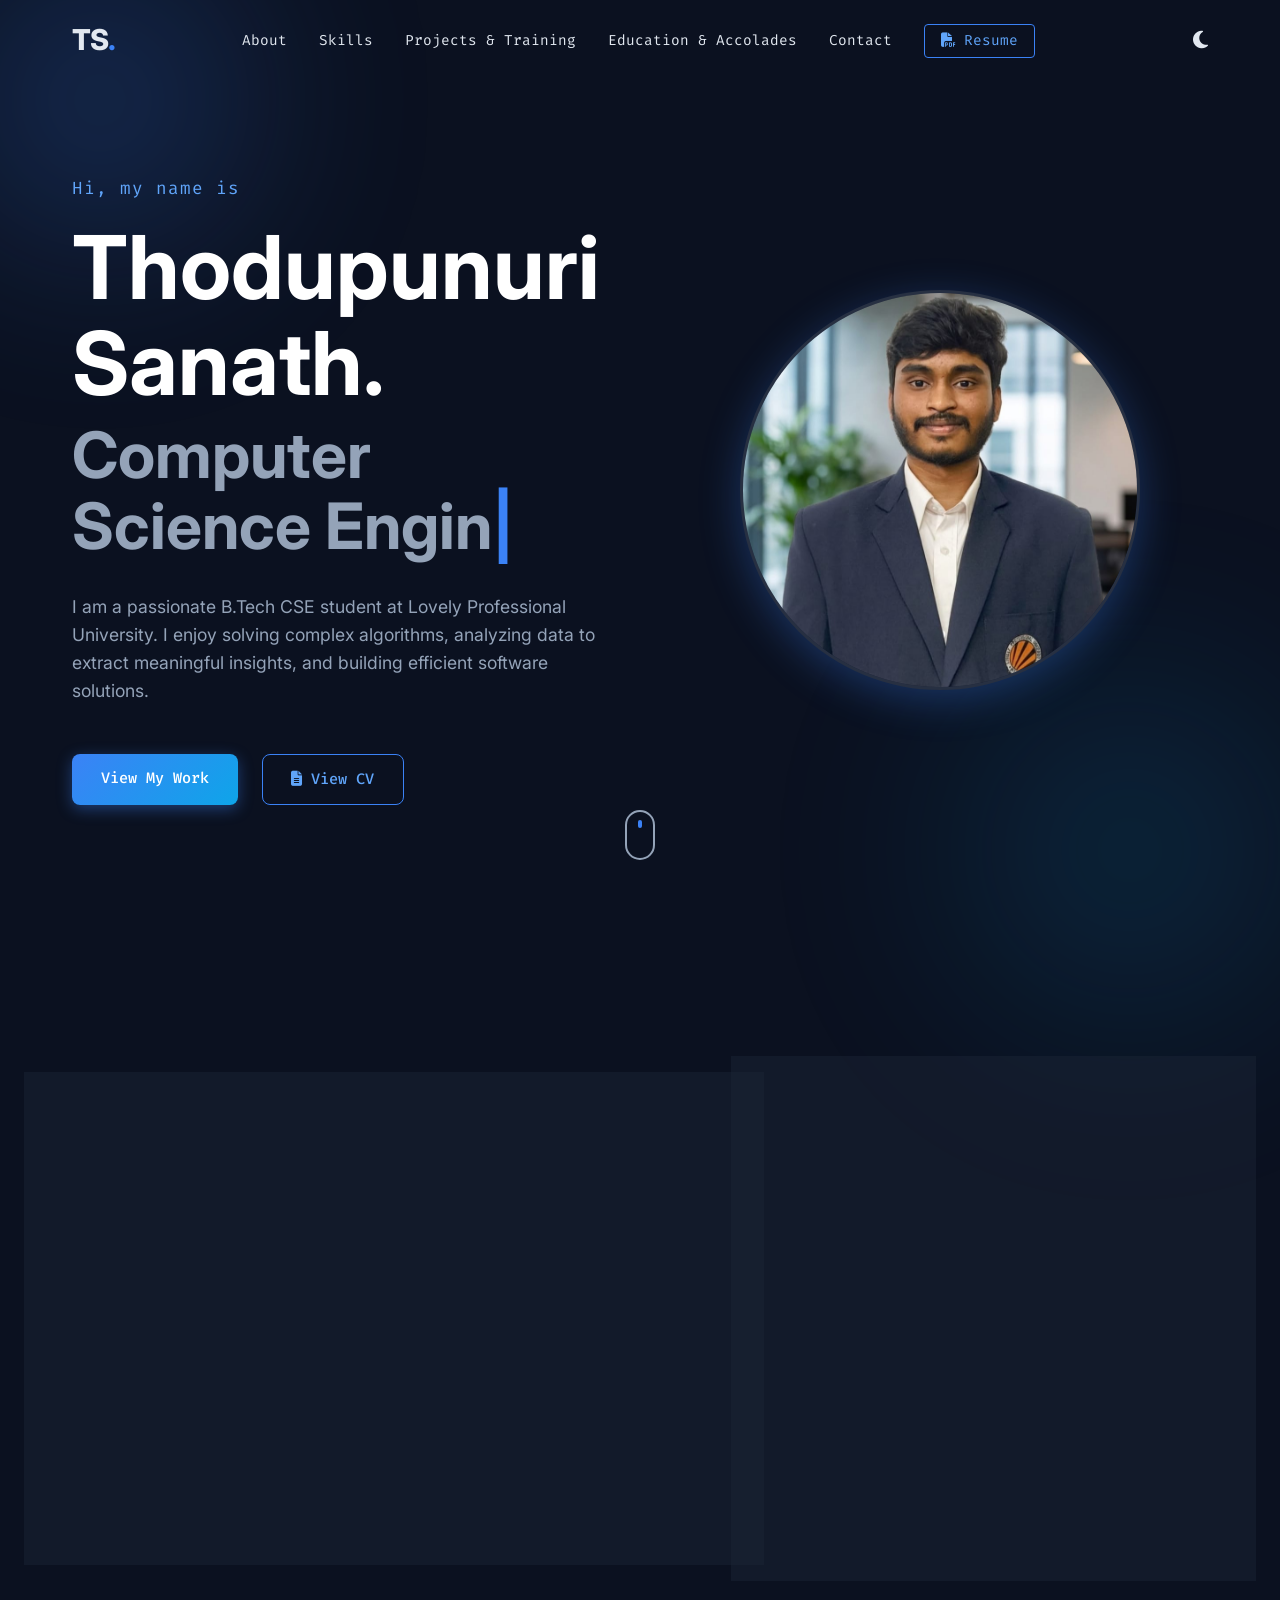
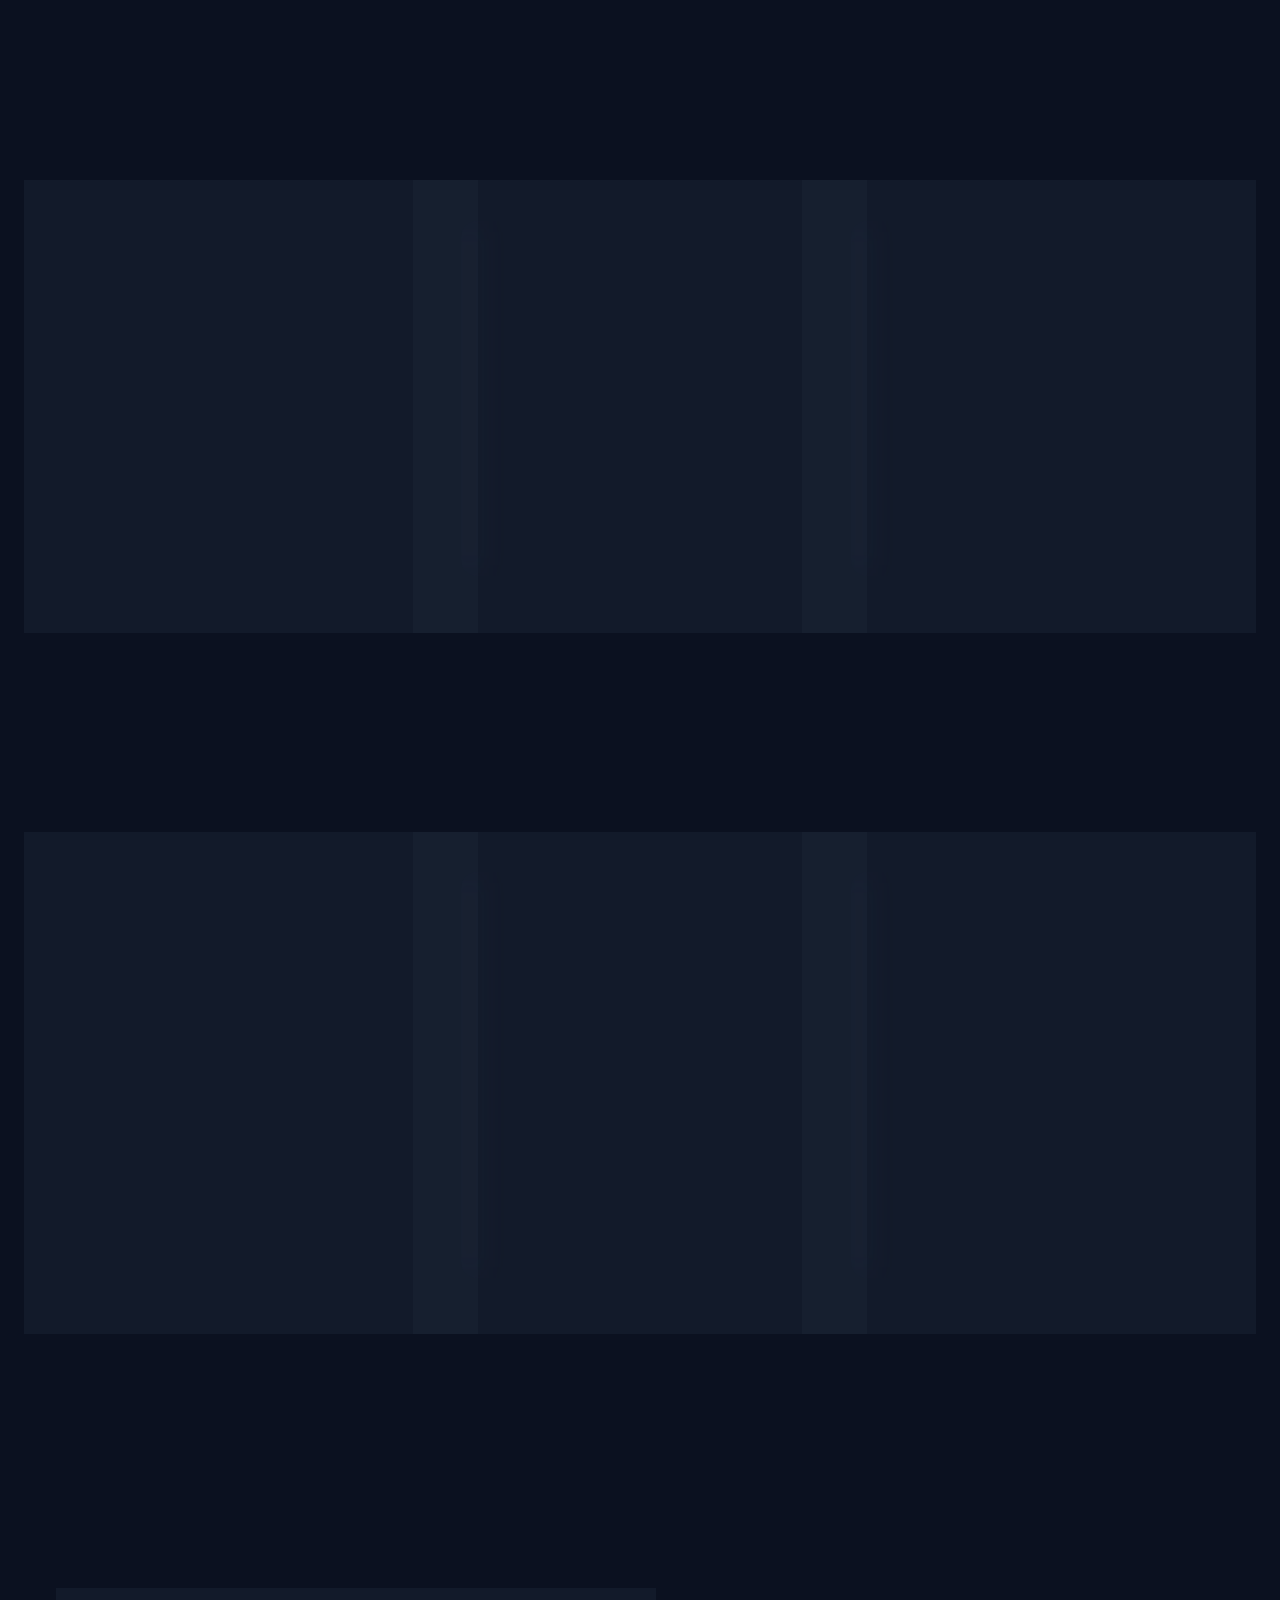
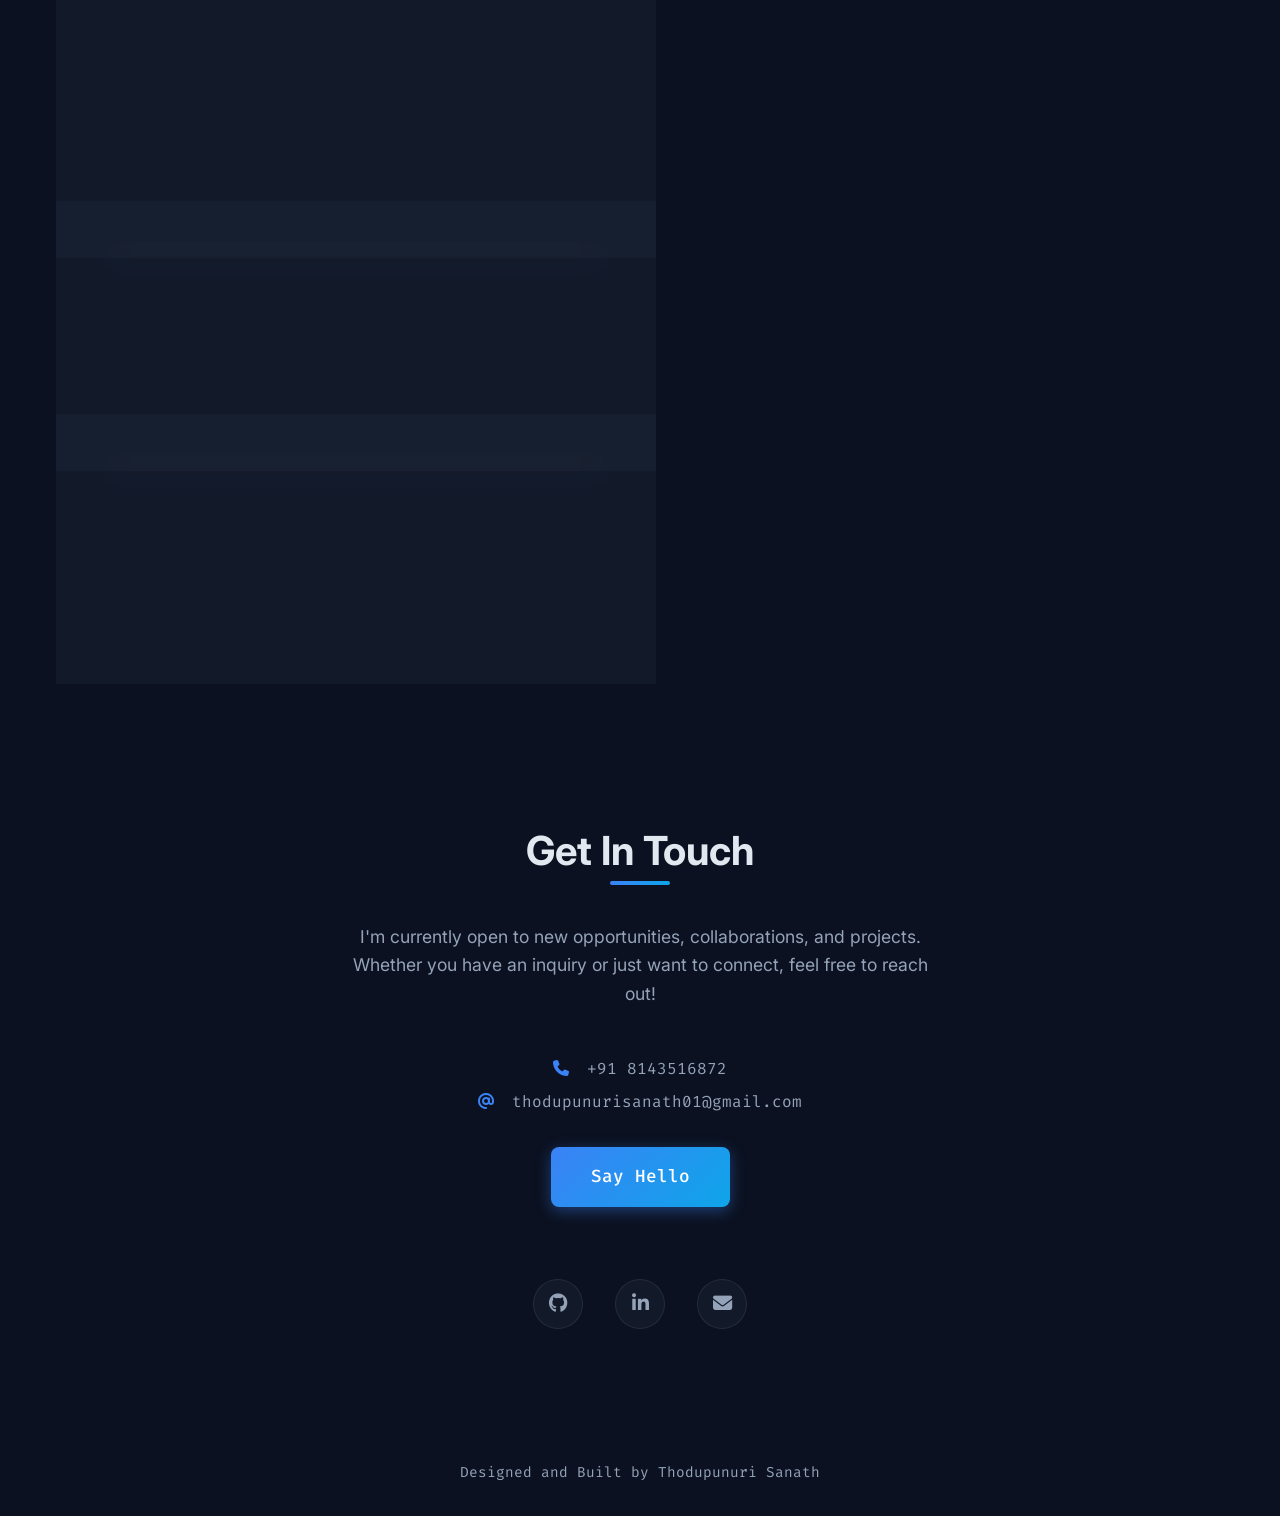
==== commit ec8e2f80: "Add files via upload" ====
--- a/index.html
+++ b/index.html
@@ -65,7 +65,7 @@
                 </div>
             </div>
             <div class="hero-image-wrapper">
-                <img src="file:///C:/Users/thodu/.gemini/antigravity/brain/f53583d7-76ce-4182-97fd-9fca0cbf79f6/profile_pic_with_tie_1774418901086.png" alt="Profile Photo" class="hero-profile-img">
+                <img src="profile.jpg" alt="Profile Photo" class="hero-profile-img">
             </div>
         </div>
         <div class="scroll-indicator">
